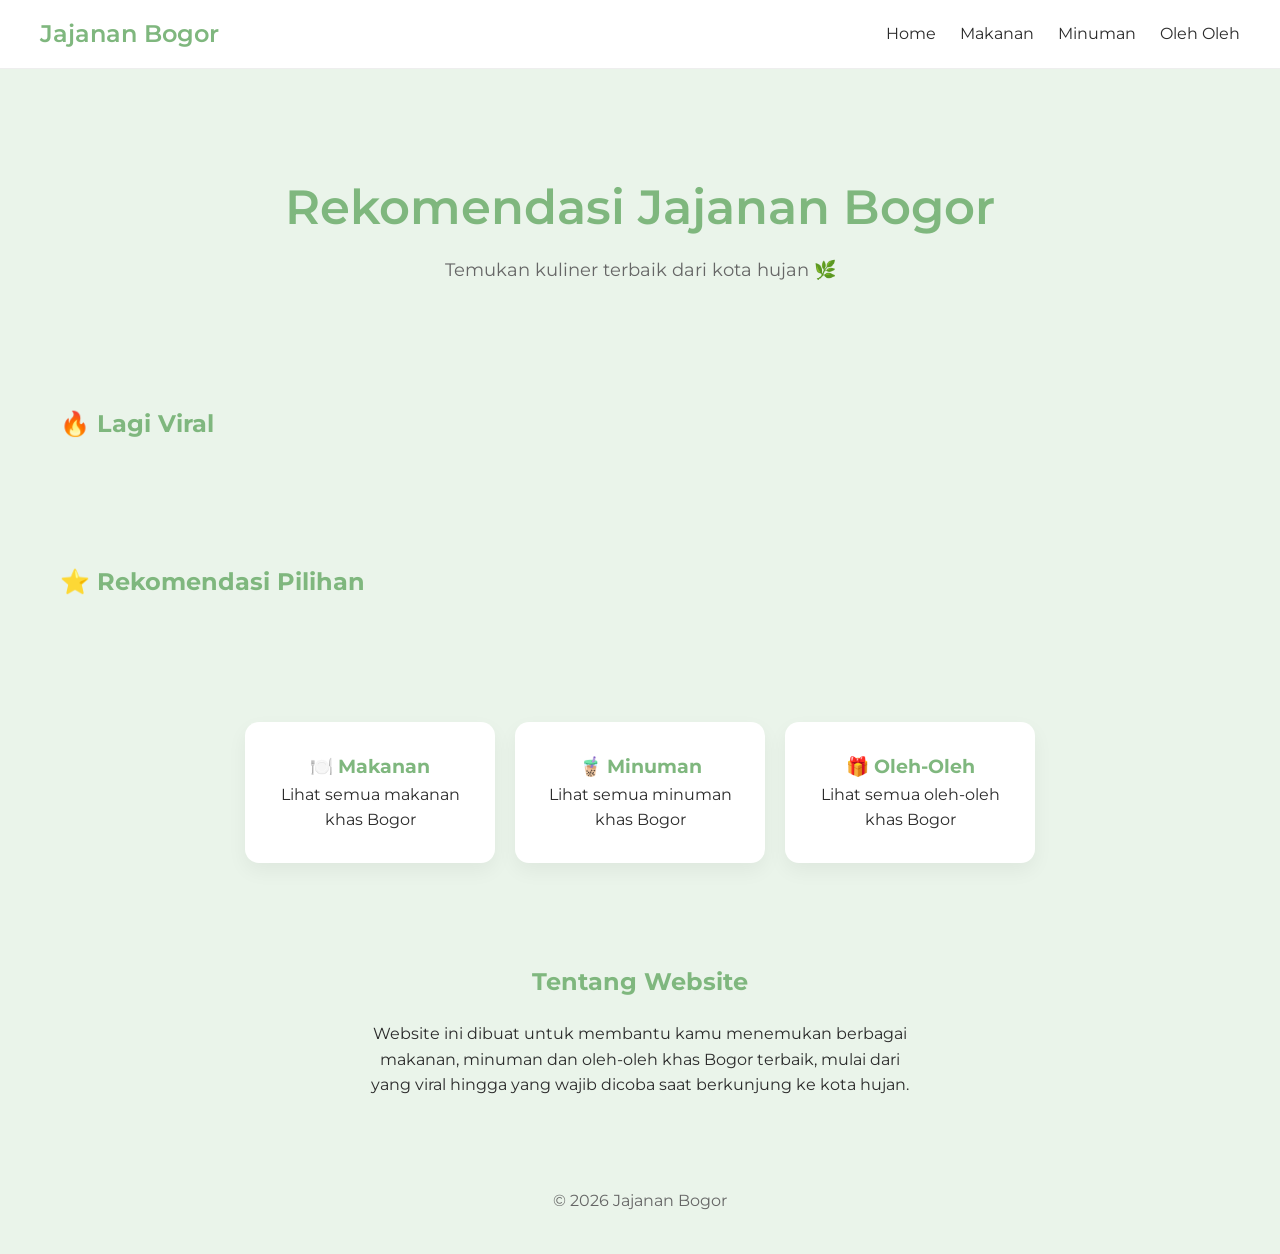
==== index.html @ feef1104 "Update index.html" ====
<!DOCTYPE html>
<html lang="id">
<head>
  <meta charset="UTF-8">
  <title>Jajanan Bogor</title>
  <link rel="stylesheet" href="style.css">
</head>
<body>

<header class="navbar">
  <h2>Jajanan Bogor</h2>
  <nav>
    <a href="index.html">Home</a>
    <a href="makanan-khas.html">Makanan</a>
    <a href="minuman-khas.html">Minuman</a>
    <a href="oleh-oleh.html">Oleh Oleh</a>
  </nav>
</header>

<!-- HERO -->
<section class="hero">
  <h1>Rekomendasi Jajanan Bogor</h1>
  <p>Temukan kuliner terbaik dari kota hujan 🌿</p>
</section>

<!-- 🔥 VIRAL -->
<section class="section">
  <h2>🔥 Lagi Viral</h2>
  <div class="container" id="viral-container"></div>
</section>

<!-- ⭐ REKOMENDASI -->
<section class="section">
  <h2>⭐ Rekomendasi Pilihan</h2>
  <div class="container" id="rekomendasi-container"></div>
</section>

<!-- 🍜 KATEGORI -->
<section class="section kategori">
  <div class="kategori-card" onclick="location.href='makanan-khas.html'">
    <h3>🍽️ Makanan</h3>
    <p>Lihat semua makanan khas Bogor</p>
  </div>

  <div class="kategori-card" onclick="location.href='minuman-khas.html'">
    <h3>🧋 Minuman</h3>
    <p>Lihat semua minuman khas Bogor</p>
  </div>

    <div class="kategori-card" onclick="location.href='oleh-oleh.html'">
    <h3>🎁 Oleh-Oleh</h3>
    <p>Lihat semua oleh-oleh khas Bogor</p>
  </div>
</section>

<!-- ABOUT -->
<section class="section about">
  <h2>Tentang Website</h2>
  <p>
    Website ini dibuat untuk membantu kamu menemukan berbagai makanan, minuman dan oleh-oleh khas Bogor terbaik,
    mulai dari yang viral hingga yang wajib dicoba saat berkunjung ke kota hujan.
  </p>
</section>

<footer>
  <p>© 2026 Jajanan Bogor</p>
</footer>

<script src="data.js"></script>
<script src="script.js"></script>

</body>
</html>
---- style.css ----
/* IMPORT FONT */
@import url('https://fonts.googleapis.com/css2?family=Montserrat:wght@300;400;600&display=swap');

/* RESET */
* {
  margin: 0;
  padding: 0;
  box-sizing: border-box;
}

/* ROOT COLOR (BIAR KONSISTEN) */
:root {
  --green-main: #7FB77E;
  --green-soft: #BFD8B8;
  --green-light: #EAF4EA;
  --text-main: #2b2b2b;
  --text-soft: #666;
}

/* BODY */
body {
  font-family: 'Montserrat', sans-serif;
  background: var(--green-light);
  color: var(--text-main);
  line-height: 1.6;
}

/* NAVBAR */
.navbar {
  display: flex;
  justify-content: space-between;
  align-items: center;
  padding: 15px 40px;
  background: white;
  border-bottom: 1px solid #eee;
}

.navbar h2 {
  color: var(--green-main);
  font-weight: 600;
}

.navbar a {
  margin-left: 20px;
  text-decoration: none;
  color: var(--text-main);
  transition: 0.3s;
}

.navbar a:hover {
  color: var(--green-main);
}

/* HERO */
.hero {
  text-align: center;
  padding: 100px 20px 70px;
}

.hero h1 {
  font-size: 48px;
  font-weight: 600;
  color: var(--green-main);
}

.hero p {
  margin-top: 10px;
  color: var(--text-soft);
  font-size: 18px;
}

/* SECTION */
.section {
  padding: 50px 20px;
  max-width: 1200px;
  margin: auto;
}

.section h2 {
  margin-bottom: 20px;
  color: var(--green-main);
}

/* GRID */
.container {
  display: grid;
  grid-template-columns: repeat(auto-fit, minmax(250px, 1fr));
  gap: 25px;
}

/* CARD */
.card {
  background: white;
  border-radius: 14px;
  overflow: hidden;
  box-shadow: 0 8px 20px rgba(0,0,0,0.05);
  transition: 0.3s;
}

.card:hover {
  transform: translateY(-8px);
}

.card img {
  width: 100%;
  height: 220px;
  object-fit: cover;
}

.card h3 {
  padding: 15px 15px 5px;
  font-weight: 600;
}

.card p {
  padding: 0 15px 15px;
  color: var(--text-soft);
}

/* KATEGORI */
.kategori {
  display: flex;
  justify-content: center;
  gap: 20px;
}

.kategori-card {
  background: white;
  padding: 30px;
  border-radius: 14px;
  width: 250px;
  text-align: center;
  cursor: pointer;
  box-shadow: 0 8px 20px rgba(0,0,0,0.05);
  transition: 0.3s;
}

.kategori-card:hover {
  transform: translateY(-5px);
  background: var(--green-soft);
}

.kategori-card h3 {
  color: var(--green-main);
}

/* LAYOUT (makanan & minuman page) */
.layout {
  display: flex;
  max-width: 1200px;
  margin: auto;
}

/* SIDEBAR */
.sidebar {
  width: 220px;
  padding: 20px;
  position: sticky;
  top: 80px;
}

.sidebar h3 {
  margin-bottom: 10px;
  color: var(--green-main);
}

.sidebar ul {
  list-style: none;
}

.sidebar li {
  margin: 10px 0;
}

.sidebar a {
  text-decoration: none;
  color: var(--text-soft);
  transition: 0.3s;
}

.sidebar a:hover {
  color: var(--green-main);
}

/* CONTENT */
.content {
  flex: 1;
  padding: 20px;
}

.content h1 {
  margin-bottom: 20px;
}

/* ITEM */
.item {
  margin-bottom: 60px;
}

.item img {
  width: 100%;
  border-radius: 14px;
  margin-bottom: 15px;
}

.item h2 {
  margin-bottom: 10px;
}

.item p {
  color: var(--text-soft);
}

/* ABOUT */
.about {
  text-align: center;
  max-width: 600px;
}

/* FOOTER */
footer {
  text-align: center;
  padding: 40px;
  color: var(--text-soft);
}
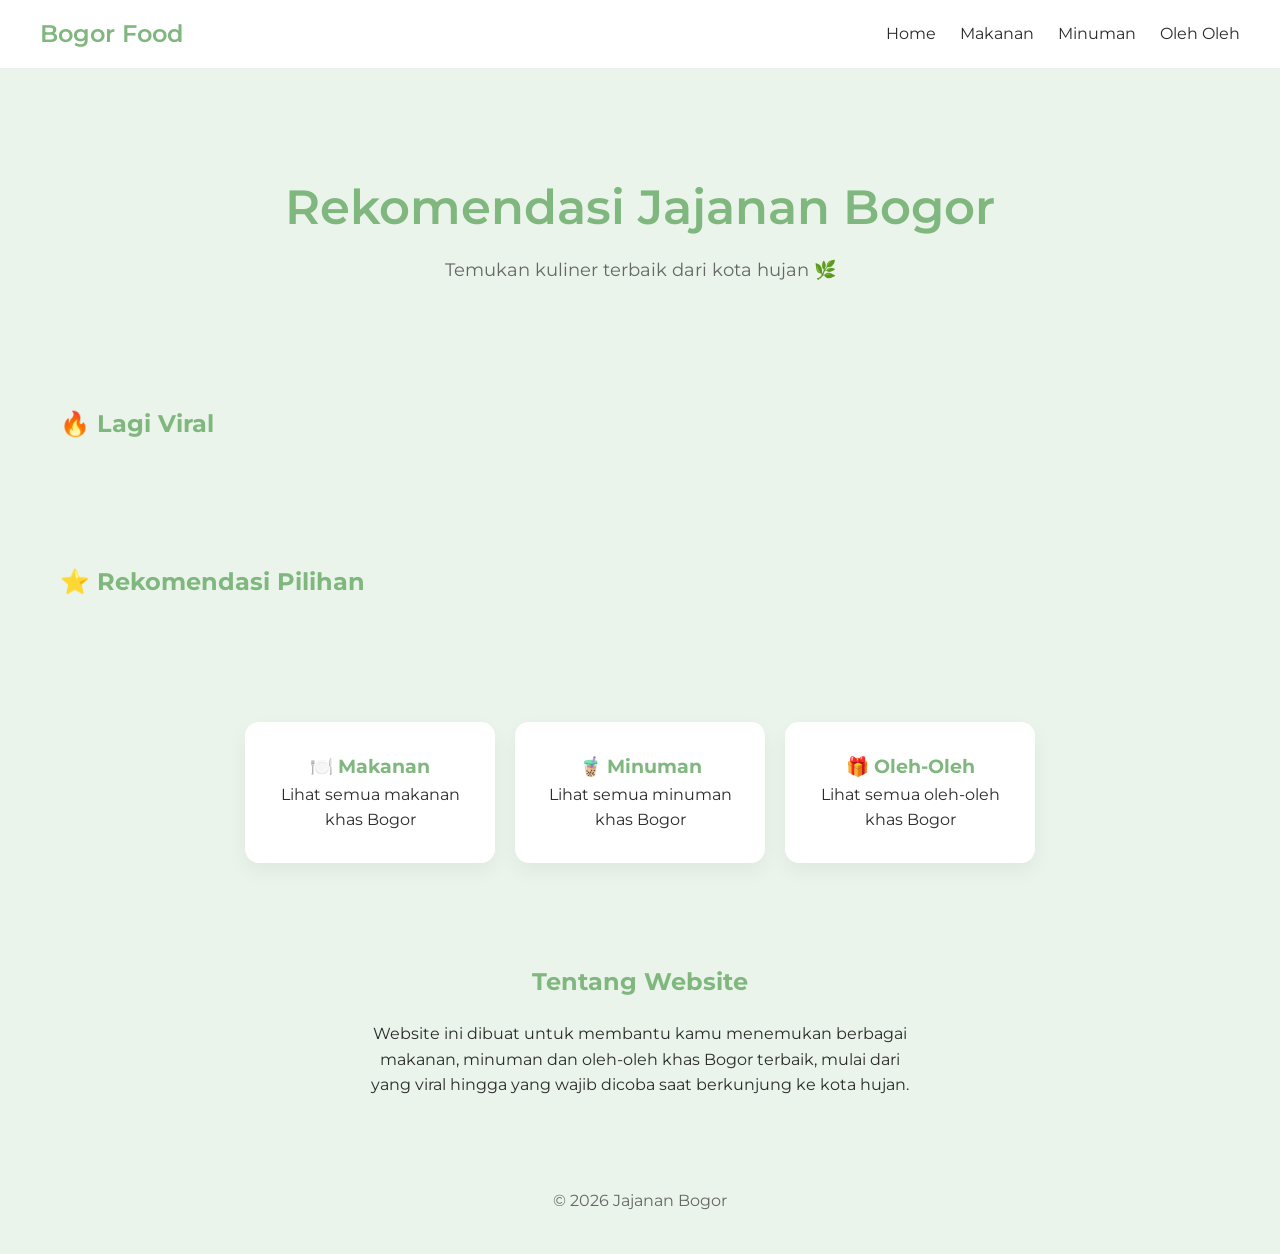
==== commit 487f8e4e: "Update index.html" ====
--- a/index.html
+++ b/index.html
@@ -2,13 +2,13 @@
 <html lang="id">
 <head>
   <meta charset="UTF-8">
-  <title>Jajanan Bogor</title>
+  <title>Bogor Food</title>
   <link rel="stylesheet" href="style.css">
 </head>
 <body>
 
 <header class="navbar">
-  <h2>Jajanan Bogor</h2>
+  <h2>Bogor Food</h2>
   <nav>
     <a href="index.html">Home</a>
     <a href="makanan-khas.html">Makanan</a>
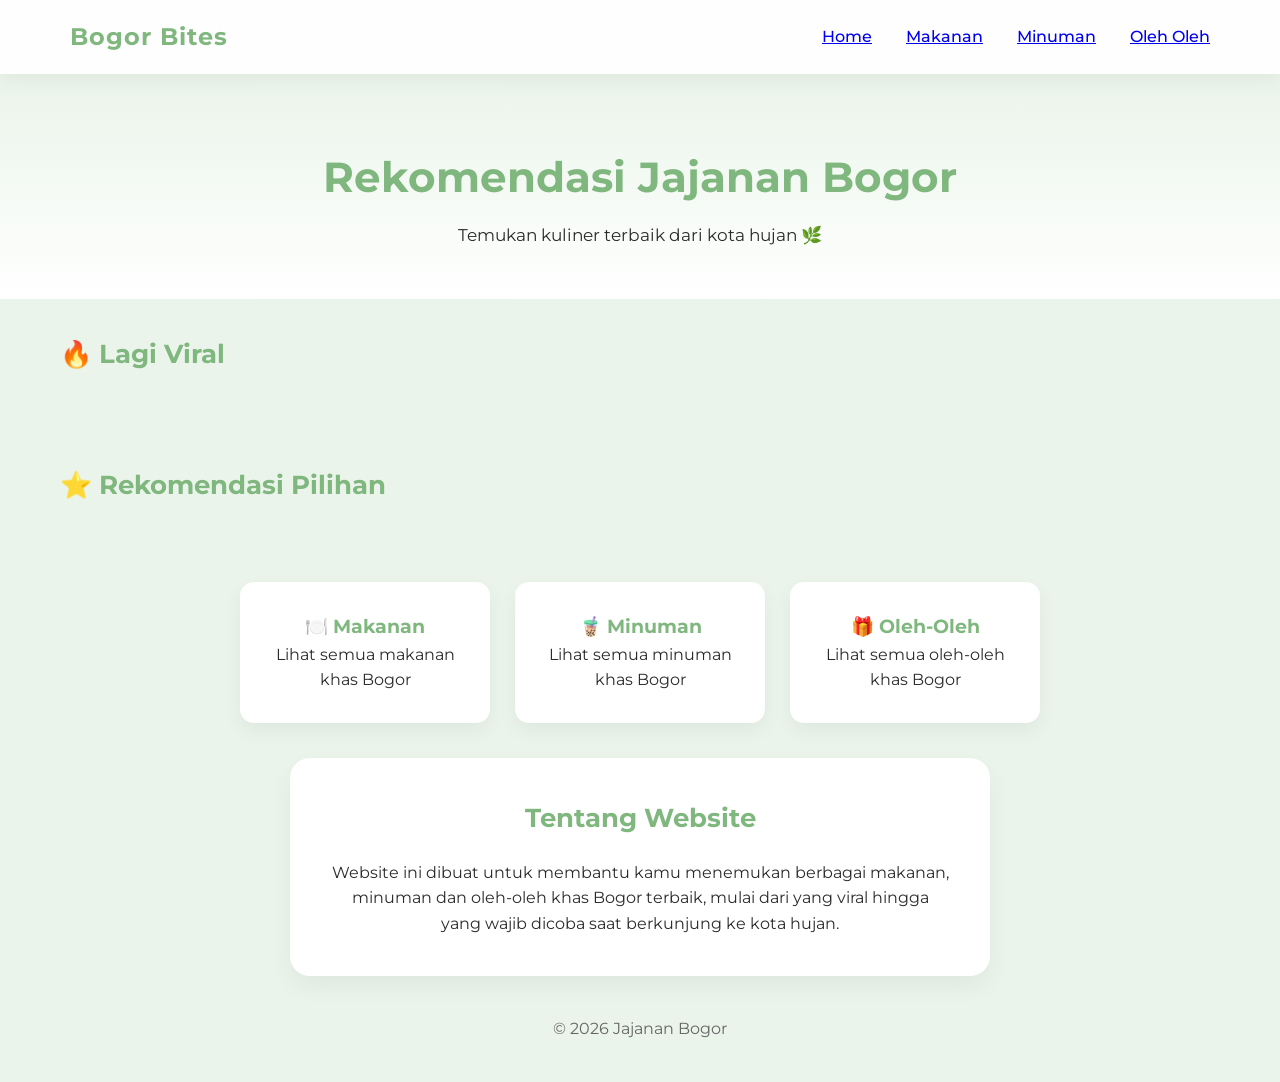
==== commit e2345649: "Update index.html" ====
--- a/index.html
+++ b/index.html
@@ -2,13 +2,13 @@
 <html lang="id">
 <head>
   <meta charset="UTF-8">
-  <title>Bogor Food</title>
+  <title>Jajanan Bogor</title>
   <link rel="stylesheet" href="style.css">
 </head>
 <body>
 
 <header class="navbar">
-  <h2>Bogor Food</h2>
+  <h2>Bogor Bites</h2>
   <nav>
     <a href="index.html">Home</a>
     <a href="makanan-khas.html">Makanan</a>
--- a/style.css
+++ b/style.css
@@ -25,55 +25,67 @@
   line-height: 1.6;
 }
 
-/* NAVBAR */
 .navbar {
+  position: sticky;
+  top: 0;
+  z-index: 99;
+
   display: flex;
   justify-content: space-between;
   align-items: center;
-  padding: 15px 40px;
-  background: white;
-  border-bottom: 1px solid #eee;
-}
+
+  padding: 18px 70px;
+  background: rgba(255,255,255,0.9);
+
+  box-shadow: 
+  0 5px 20px rgba(0,0,0,0.05);
+}
+
 
 .navbar h2 {
-  color: var(--green-main);
-  font-weight: 600;
+  font-size: 24px;
+  letter-spacing: 1px;
+  color: var(--green-main);
 }
 
 .navbar a {
-  margin-left: 20px;
-  text-decoration: none;
-  color: var(--text-main);
-  transition: 0.3s;
-}
-
-.navbar a:hover {
-  color: var(--green-main);
+  margin-left: 30px;
+  font-weight: 500;
 }
 
 /* HERO */
 .hero {
   text-align: center;
-  padding: 100px 20px 70px;
+  padding: 70px 20px 50px;
+  background: linear-gradient(
+    180deg,
+    #EAF4EA,
+    #ffffff
+  );
 }
 
 .hero h1 {
-  font-size: 48px;
-  font-weight: 600;
+  font-size: 42px;
+  font-weight: 700;
   color: var(--green-main);
 }
 
 .hero p {
   margin-top: 10px;
-  color: var(--text-soft);
-  font-size: 18px;
+  font-size: 17px;
 }
 
 /* SECTION */
 .section {
-  padding: 50px 20px;
+  padding: 35px 20px;
   max-width: 1200px;
   margin: auto;
+}
+
+
+.section h2 {
+  margin-bottom: 25px;
+  font-size: 26px;
 }
 
 .section h2 {
@@ -91,37 +103,44 @@
 /* CARD */
 .card {
   background: white;
-  border-radius: 14px;
+  border-radius: 20px;
   overflow: hidden;
-  box-shadow: 0 8px 20px rgba(0,0,0,0.05);
-  transition: 0.3s;
-}
+
+  box-shadow:
+  0 10px 25px rgba(0,0,0,0.08);
+
+  transition: .3s;
+}
+
 
 .card:hover {
-  transform: translateY(-8px);
-}
+  transform: scale(1.03);
+}
+
 
 .card img {
   width: 100%;
-  height: 220px;
+  height: 200px;
   object-fit: cover;
 }
 
+
 .card h3 {
-  padding: 15px 15px 5px;
-  font-weight: 600;
-}
+  font-size: 20px;
+  padding: 18px 18px 5px;
+}
+
 
 .card p {
-  padding: 0 15px 15px;
-  color: var(--text-soft);
+  padding: 0 18px 20px;
 }
 
 /* KATEGORI */
 .kategori {
-  display: flex;
-  justify-content: center;
-  gap: 20px;
+  display:flex;
+  justify-content:center;
+  gap:25px;
+  padding-top:20px;
 }
 
 .kategori-card {
@@ -185,36 +204,76 @@
 /* CONTENT */
 .content {
   flex: 1;
-  padding: 20px;
-}
+  padding: 30px 50px;
+}
+
 
 .content h1 {
-  margin-bottom: 20px;
-}
-
-/* ITEM */
+  margin-bottom: 35px;
+  color: var(--green-main);
+}
+
+/* ITEM CARD */
 .item {
-  margin-bottom: 60px;
-}
-
+  display: flex;
+  align-items: center;
+  gap: 30px;
+
+  background: white;
+  padding: 25px;
+
+  border-radius: 20px;
+  margin-bottom: 35px;
+
+  box-shadow:
+  0 10px 25px rgba(0,0,0,0.06);
+}
+
+
+/* FOTO KIRI */
 .item img {
-  width: 100%;
-  border-radius: 14px;
-  margin-bottom: 15px;
-}
-
-.item h2 {
+  width: 320px;
+  aspect-ratio: 4 / 3;
+  object-fit: cover;
+
+  border-radius: 16px;
+}
+
+
+/* TEXT KANAN */
+.item-info {
+  flex: 1;
+}
+
+
+.item-info h2 {
+  font-size: 28px;
   margin-bottom: 10px;
 }
 
-.item p {
+
+.item-info p {
+  font-size: 15px;
+  line-height: 1.8;
   color: var(--text-soft);
+}
+
+
+.source {
+  font-size: 12px !important;
+  margin-bottom: 8px;
 }
 
 /* ABOUT */
 .about {
-  text-align: center;
-  max-width: 600px;
+  background:white;
+  text-align:center;
+  max-width:700px;
+  padding:40px;
+
+  border-radius:20px;
+  box-shadow:
+  0 10px 25px rgba(0,0,0,0.05);
 }
 
 /* FOOTER */
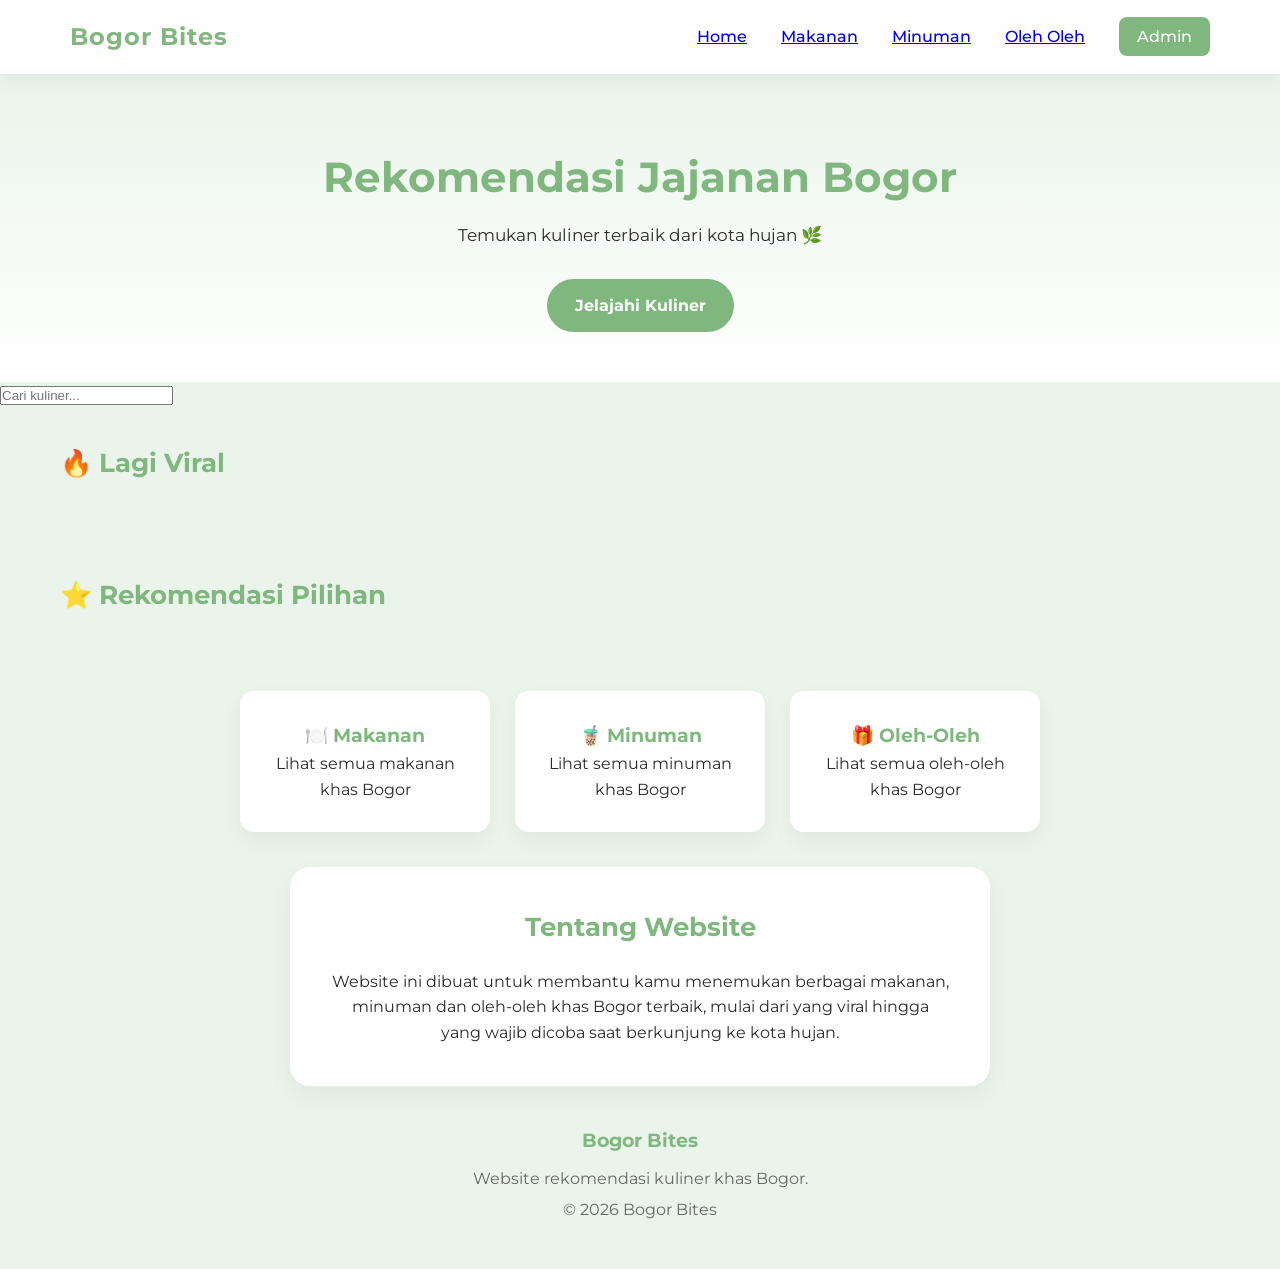
==== commit 0a4fa547: "Update index.html" ====
--- a/index.html
+++ b/index.html
@@ -14,6 +14,9 @@
     <a href="makanan-khas.html">Makanan</a>
     <a href="minuman-khas.html">Minuman</a>
     <a href="oleh-oleh.html">Oleh Oleh</a>
+    <a href="admin-login.html" class="adminBtn">
+        Admin
+    </a>
   </nav>
 </header>
 
@@ -21,10 +24,22 @@
 <section class="hero">
   <h1>Rekomendasi Jajanan Bogor</h1>
   <p>Temukan kuliner terbaik dari kota hujan 🌿</p>
+
+  <div class="heroButton">
+    <a href="#viral">Jelajahi Kuliner</a>
+  </div>
 </section>
 
+<div class="searchBox">
+    <input
+        type="text"
+        id="search"
+        placeholder="Cari kuliner..."
+        onkeyup="cariKuliner()">
+</div>
+
 <!-- 🔥 VIRAL -->
-<section class="section">
+<section class="section" id="viral">
   <h2>🔥 Lagi Viral</h2>
   <div class="container" id="viral-container"></div>
 </section>
@@ -63,7 +78,17 @@
 </section>
 
 <footer>
-  <p>© 2026 Jajanan Bogor</p>
+
+<h3>Bogor Bites</h3>
+
+<p>
+Website rekomendasi kuliner khas Bogor.
+</p>
+
+<p>
+© 2026 Bogor Bites
+</p>
+
 </footer>
 
 <script src="data.js"></script>
--- a/style.css
+++ b/style.css
@@ -282,3 +282,75 @@
   padding: 40px;
   color: var(--text-soft);
 }
+
+.adminBtn{
+    background:#7FB77E;
+    color:white;
+    padding:10px 18px;
+    border-radius:8px;
+    text-decoration:none;
+    margin-left:30px;
+}
+
+.adminBtn:hover{
+    background:#6aa96a;
+}
+
+.heroButton{
+    margin-top:30px;
+}
+
+.heroButton a{
+    display:inline-block;
+    padding:14px 28px;
+    background:#7FB77E;
+    color:white;
+    text-decoration:none;
+    border-radius:30px;
+    font-weight:bold;
+    transition:.3s;
+}
+
+.heroButton a:hover{
+    transform:translateY(-3px);
+}
+
+footer h3{
+margin-bottom:10px;
+color:#7FB77E;
+}
+
+footer p{
+margin:6px 0;
+}
+
+
+.card-body{
+    padding:18px;
+}
+
+.badge{
+    display:inline-block;
+    background:#7FB77E;
+    color:white;
+    padding:5px 12px;
+    border-radius:20px;
+    font-size:12px;
+    margin-bottom:10px;
+}
+
+.detailBtn{
+    margin-top:10px;
+    width:100%;
+    padding:10px;
+    border:none;
+    border-radius:8px;
+    background:#7FB77E;
+    color:white;
+    cursor:pointer;
+    font-weight:bold;
+}
+
+.detailBtn:hover{
+    background:#6aa96a;
+}
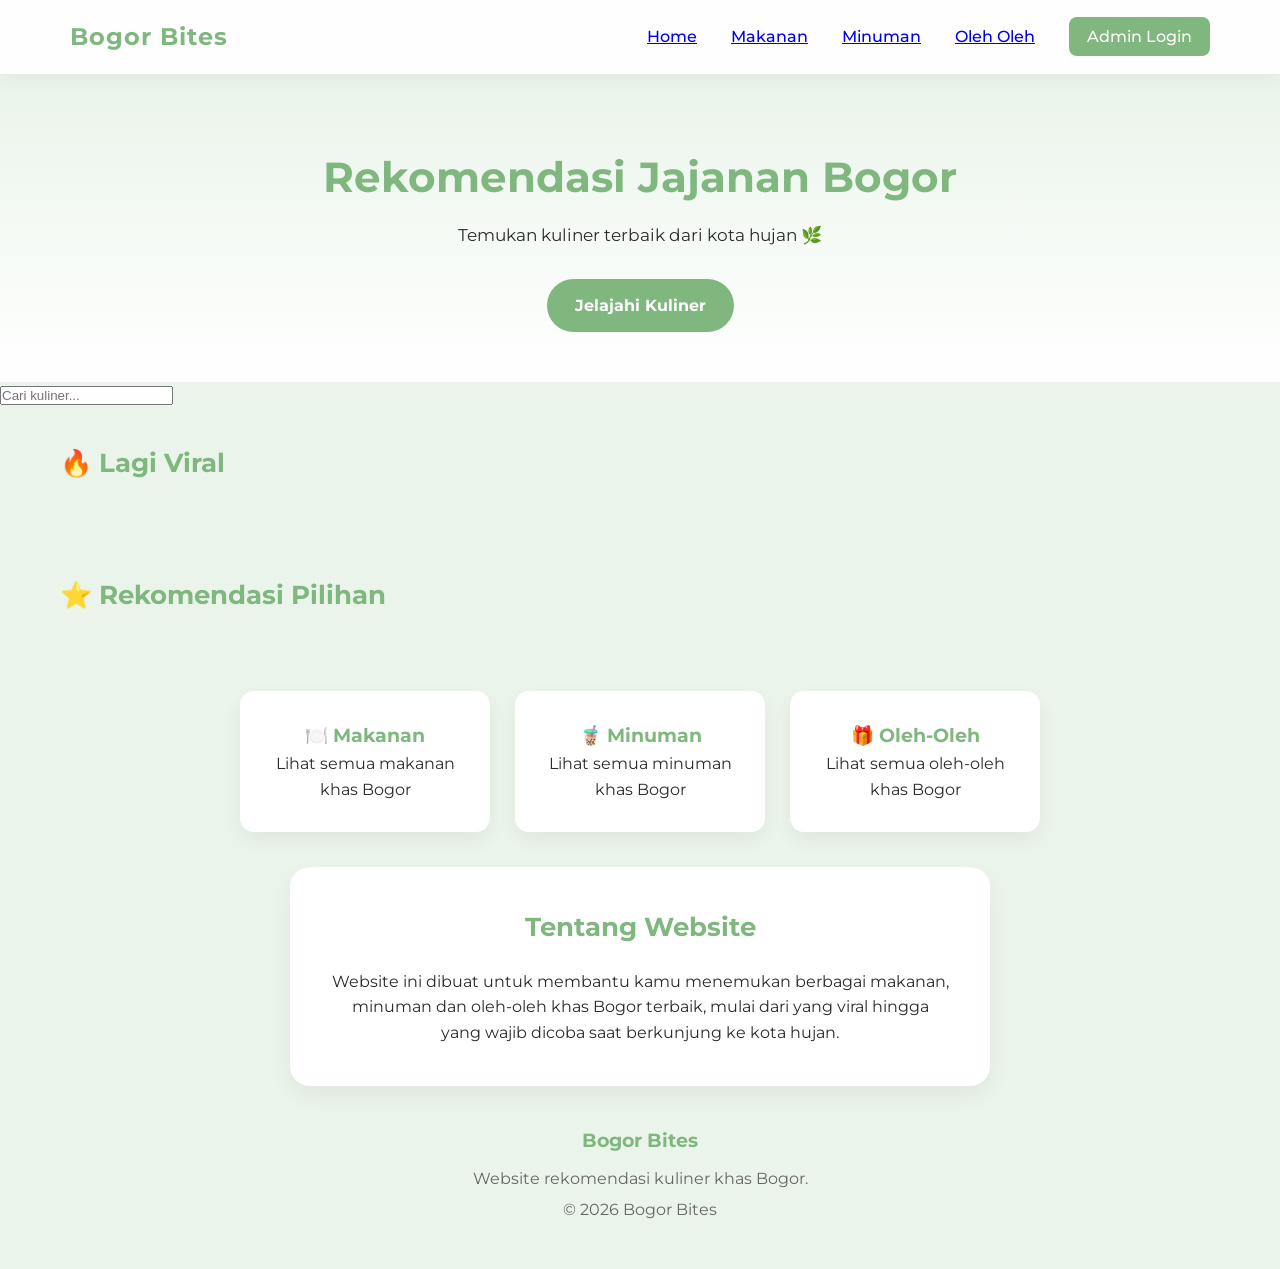
==== commit 64f5f2e8: "Update index.html" ====
--- a/index.html
+++ b/index.html
@@ -15,7 +15,7 @@
     <a href="minuman-khas.html">Minuman</a>
     <a href="oleh-oleh.html">Oleh Oleh</a>
     <a href="admin-login.html" class="adminBtn">
-        Admin
+      Admin Login
     </a>
   </nav>
 </header>
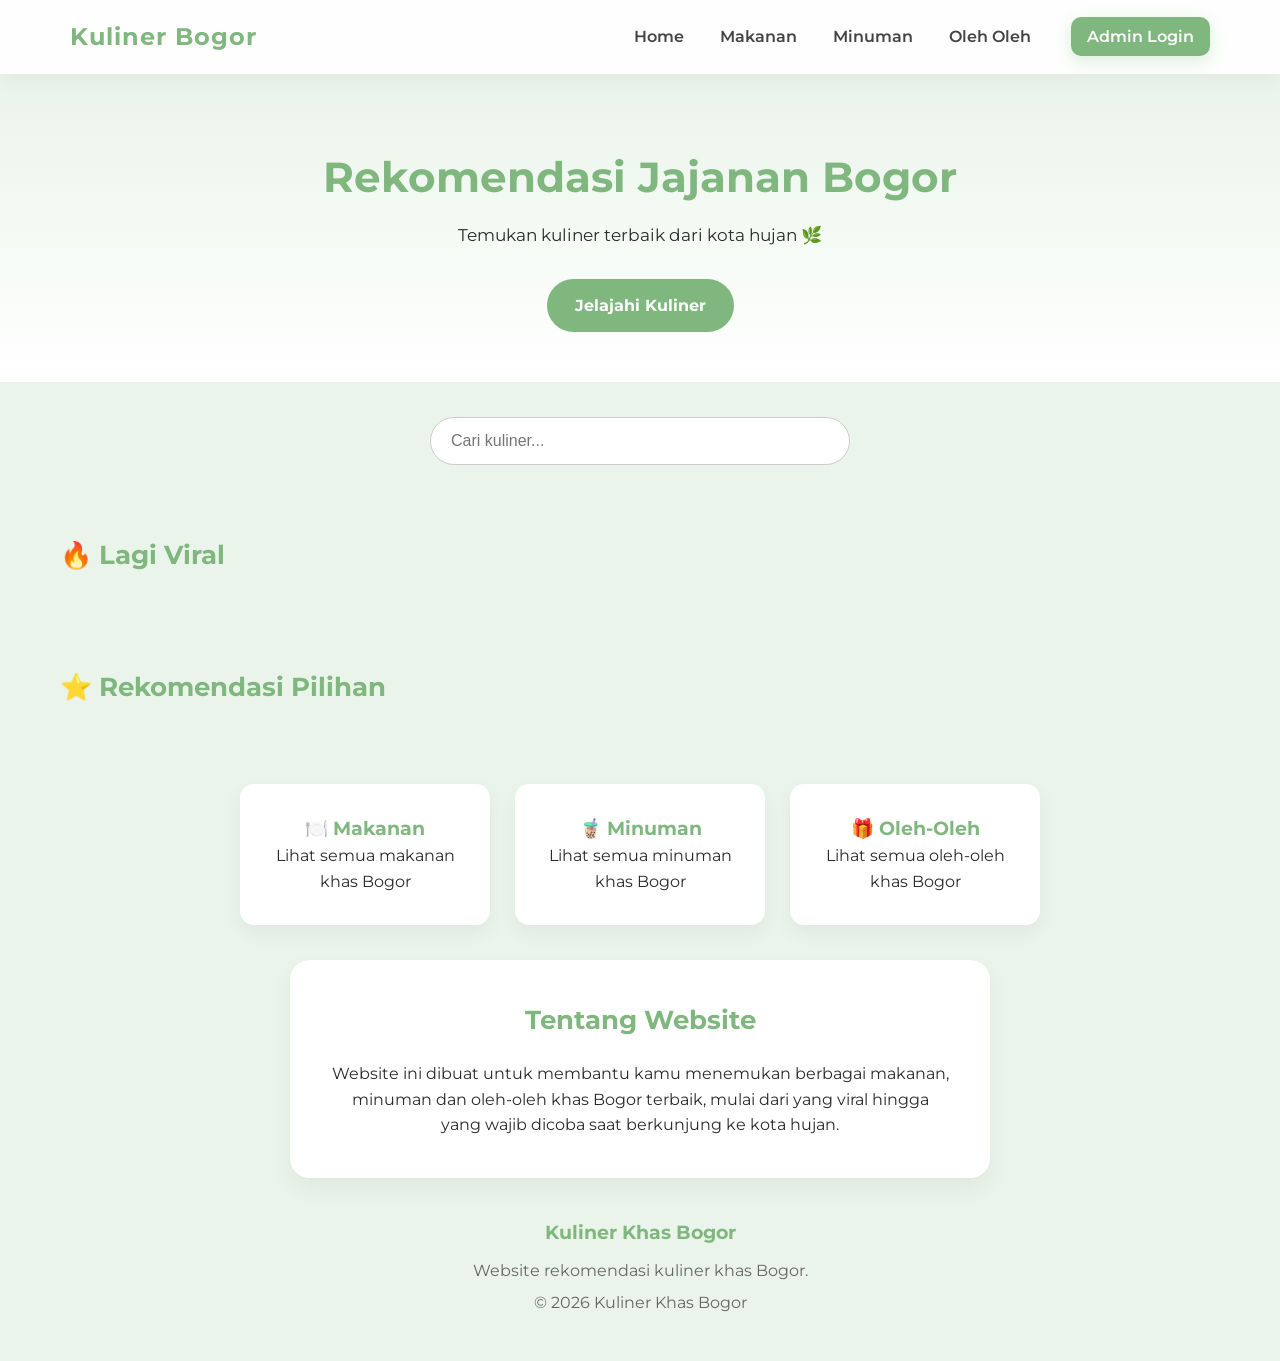
==== commit 28f466dc: "Update index.html" ====
--- a/index.html
+++ b/index.html
@@ -2,13 +2,13 @@
 <html lang="id">
 <head>
   <meta charset="UTF-8">
-  <title>Jajanan Bogor</title>
+  <title>Kuliner Bogor</title>
   <link rel="stylesheet" href="style.css">
 </head>
 <body>
 
 <header class="navbar">
-  <h2>Bogor Bites</h2>
+  <h2>Kuliner Bogor</h2>
   <nav>
     <a href="index.html">Home</a>
     <a href="makanan-khas.html">Makanan</a>
@@ -79,14 +79,14 @@
 
 <footer>
 
-<h3>Bogor Bites</h3>
+<h3>Kuliner Khas Bogor</h3>
 
 <p>
 Website rekomendasi kuliner khas Bogor.
 </p>
 
 <p>
-© 2026 Bogor Bites
+© 2026 Kuliner Khas Bogor
 </p>
 
 </footer>
--- a/style.css
+++ b/style.css
@@ -48,9 +48,33 @@
   color: var(--green-main);
 }
 
-.navbar a {
-  margin-left: 30px;
-  font-weight: 500;
+.navbar a{
+    text-decoration:none;
+    color:#444;
+    font-weight:600;
+    padding:10px 16px;
+    border-radius:10px;
+    transition:.3s;
+}
+
+.navbar a:hover{
+    background:#EAF4EA;
+    color:#7FB77E;
+}
+
+.adminBtn{
+background:#7FB77E;
+color:white !important;
+padding:12px 20px;
+border-radius:12px;
+font-weight:bold;
+margin-left:20px;
+box-shadow:0 5px 15px rgba(127,183,126,.25);
+}
+
+.adminBtn:hover{
+background:#6aa96a;
+transform:translateY(-2px);
 }
 
 /* HERO */
@@ -281,19 +305,6 @@
   text-align: center;
   padding: 40px;
   color: var(--text-soft);
-}
-
-.adminBtn{
-    background:#7FB77E;
-    color:white;
-    padding:10px 18px;
-    border-radius:8px;
-    text-decoration:none;
-    margin-left:30px;
-}
-
-.adminBtn:hover{
-    background:#6aa96a;
 }
 
 .heroButton{
@@ -354,3 +365,22 @@
 .detailBtn:hover{
     background:#6aa96a;
 }
+
+.searchBox{
+    text-align:center;
+    margin:35px 0;
+}
+
+.searchBox input{
+    width:420px;
+    max-width:90%;
+    padding:14px 20px;
+    border:1px solid #ccc;
+    border-radius:30px;
+    font-size:16px;
+    outline:none;
+}
+
+.searchBox input:focus{
+    border-color:#7FB77E;
+}
